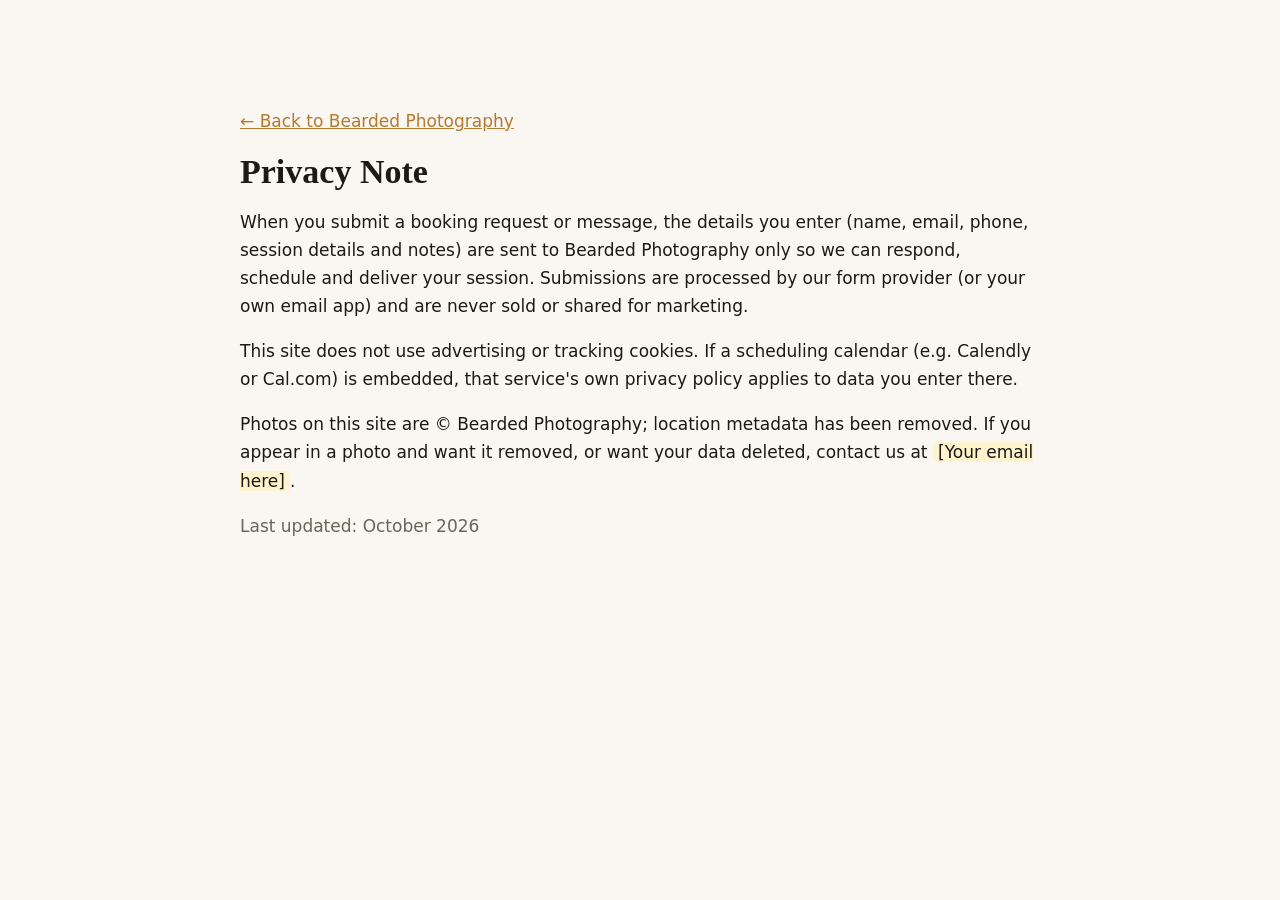
==== privacy.html @ fb167e38 "Build Bearded Photography website: portfolio, packages, booking wizard, contact, SEO" ====
<!DOCTYPE html><html lang="en"><head><meta charset="utf-8"><meta name="viewport" content="width=device-width, initial-scale=1"><title>Privacy Note | Bearded Photography</title><meta name="description" content="How Bearded Photography handles your information."><link rel="icon" href="favicon.svg" type="image/svg+xml"><link rel="stylesheet" href="styles.css"></head>
<body><main class="section wrap narrow"><p><a href="index.html">← Back to Bearded Photography</a></p><h1>Privacy Note</h1>
<p>When you submit a booking request or message, the details you enter (name, email, phone, session details and notes) are sent to Bearded Photography only so we can respond, schedule and deliver your session. Submissions are processed by our form provider (or your own email app) and are never sold or shared for marketing.</p>
<p>This site does not use advertising or tracking cookies. If a scheduling calendar (e.g. Calendly or Cal.com) is embedded, that service's own privacy policy applies to data you enter there.</p>
<p>Photos on this site are © Bearded Photography; location metadata has been removed. If you appear in a photo and want it removed, or want your data deleted, contact us at <span class="placeholder">[Your email here]</span>.</p>
<p class="muted">Last updated: October 2026</p></main></body></html>
---- styles.css ----
:root{--bg:#faf7f2;--ink:#1c1a17;--muted:#6b645b;--acc:#b7792f;--acc2:#d9a45b;--card:#fff;--alt:#f1ebe2;--r:14px;--f:"Inter",system-ui,-apple-system,Segoe UI,Roboto,sans-serif;--s:"Georgia","Times New Roman",serif}
*{box-sizing:border-box}html{scroll-behavior:smooth;scroll-padding-top:70px}
body{margin:0;font:17px/1.65 var(--f);color:var(--ink);background:var(--bg)}
img{max-width:100%;display:block}a{color:var(--acc)}
h1,h2,h3{font-family:var(--s);line-height:1.15;margin:.2em 0 .5em}h2{font-size:clamp(1.8rem,4vw,2.6rem)}
.wrap{width:min(1180px,92%);margin:auto}.narrow{width:min(800px,92%)}
.skip{position:absolute;left:-999px}.skip:focus{left:10px;top:10px;z-index:99;background:#fff;padding:8px}
:focus-visible{outline:3px solid var(--acc2);outline-offset:2px}
.btn{display:inline-block;background:var(--acc);color:#fff;border:2px solid var(--acc);padding:.8em 1.5em;border-radius:999px;text-decoration:none;font-weight:600;cursor:pointer;font:600 1rem var(--f);transition:.2s}
.btn:hover{background:#94601f;border-color:#94601f}.btn:disabled{opacity:.45;cursor:not-allowed}
.btn-ghost{background:transparent;color:inherit;border-color:currentColor}.btn-ghost:hover{background:rgba(0,0,0,.08);border-color:currentColor}
.btn-sm{padding:.5em 1.1em;font-size:.92rem}
.site-header{position:sticky;top:0;z-index:50;background:rgba(28,26,23,.92);backdrop-filter:blur(8px);color:#fff}
.nav{display:flex;align-items:center;justify-content:space-between;height:64px}
.brand{display:flex;gap:.5em;align-items:center;color:#fff;text-decoration:none;font:700 1.2rem var(--s)}.brand span{color:var(--acc2);font-weight:400}
#menu{display:flex;gap:1.4rem;align-items:center}#menu a{color:#eee;text-decoration:none}#menu a:hover{color:var(--acc2)}#menu .btn{color:#fff}
.menu-btn{display:none;background:none;border:0;padding:8px;cursor:pointer}.menu-btn span{display:block;width:24px;height:2px;background:#fff;margin:5px 0}
@media(max-width:860px){.menu-btn{display:block}#menu{display:none;position:absolute;top:64px;left:0;right:0;flex-direction:column;background:var(--ink);padding:1rem 0 1.5rem}#menu.open{display:flex}}
.hero{position:relative;min-height:88vh;display:grid;align-items:end;color:#fff;overflow:hidden}
.hero picture,.hero picture img{position:absolute;inset:0;width:100%;height:100%;object-fit:cover}
.hero::after{content:"";position:absolute;inset:0;background:linear-gradient(180deg,rgba(0,0,0,.15),rgba(0,0,0,.7))}
.hero-text{position:relative;z-index:1;padding-bottom:12vh}.hero h1{font-size:clamp(2.2rem,6vw,4.2rem);max-width:15em}
.lead{font-size:1.2rem;max-width:34em;opacity:.92}.cta{display:flex;gap:1rem;flex-wrap:wrap;margin-top:1.5rem}
.eyebrow{text-transform:uppercase;letter-spacing:.18em;font-size:.78rem;color:var(--acc);font-weight:700;margin:0}.hero .eyebrow{color:var(--acc2)}
.section{padding:90px 0}.alt{background:var(--alt)}.sec-head{text-align:center;max-width:680px;margin:0 auto 2.5rem}
.note,.muted{color:var(--muted)}.small{font-size:.85rem}.placeholder{background:#fff3cd;padding:0 .3em;border-radius:4px}
.filters{display:flex;flex-wrap:wrap;justify-content:center;gap:.5rem;margin-bottom:2rem}
.filters button{border:1px solid #cfc6b9;background:#fff;padding:.5em 1.1em;border-radius:999px;cursor:pointer;font:inherit}
.filters button.active{background:var(--ink);color:#fff;border-color:var(--ink)}
.gallery{display:grid;grid-template-columns:repeat(auto-fill,minmax(250px,1fr));grid-auto-rows:220px;grid-auto-flow:dense;gap:12px}
.tile{padding:0;border:0;border-radius:10px;overflow:hidden;cursor:zoom-in;background:#ddd}.tile.tall{grid-row:span 2}.tile.wide{grid-column:span 2}
@media(max-width:560px){.tile.wide{grid-column:span 1}}
.tile img{width:100%;height:100%;object-fit:cover;transition:transform .5s}.tile:hover img{transform:scale(1.05)}
.cards{display:grid;grid-template-columns:repeat(auto-fit,minmax(240px,1fr));gap:1.4rem}
.card{position:relative;background:var(--card);border-radius:var(--r);padding:2rem;box-shadow:0 8px 30px rgba(0,0,0,.06);display:flex;flex-direction:column}
.card ul{padding-left:1.1em;flex:1}.card .btn{align-self:flex-start}.featured{outline:2px solid var(--acc)}
.badge{position:absolute;top:-12px;right:20px;background:var(--acc);color:#fff;font-size:.75rem;padding:.25em .8em;border-radius:999px}
.price{font:700 1.5rem var(--s);color:var(--acc);margin:0}
.about{display:grid;grid-template-columns:1fr 1.3fr;gap:3rem;align-items:center}.about img{border-radius:var(--r);max-height:560px;width:100%;object-fit:cover}
@media(max-width:760px){.about{grid-template-columns:1fr}}
.quotes{display:grid;grid-template-columns:repeat(auto-fit,minmax(250px,1fr));gap:1.4rem}
blockquote{margin:0;background:#fff;padding:1.8rem;border-radius:var(--r);font-family:var(--s);font-size:1.1rem;border:2px dashed #e0c79f}cite{display:block;margin-top:1rem;font:600 .9rem var(--f);color:var(--muted)}
.booking,.confirm,.calembed{background:#fff;border-radius:var(--r);padding:clamp(1.2rem,4vw,2.5rem);box-shadow:0 8px 30px rgba(0,0,0,.07);max-width:820px;margin:auto}
.calembed{margin-top:2rem}.calembed iframe{width:100%;height:700px;border:0}
fieldset{border:0;padding:0;margin:0}legend{font:700 1.3rem var(--s);margin-bottom:1rem}
.steps{display:flex;list-style:none;padding:0;margin:0 0 2rem;gap:.4rem;counter-reset:s}
.steps li{flex:1;text-align:center;font-size:.82rem;color:var(--muted);border-top:4px solid #e7dfd3;padding-top:.4rem}.steps li.on{border-color:var(--acc);color:var(--ink);font-weight:600}
.options{display:grid;grid-template-columns:repeat(auto-fit,minmax(200px,1fr));gap:.8rem}
.opt input{position:absolute;opacity:0}.opt span{display:block;border:2px solid #e3dacd;border-radius:10px;padding:1rem;cursor:pointer}.opt small{display:block;color:var(--muted)}
.opt input:checked+span{border-color:var(--acc);background:#fbf3e8}.opt input:focus-visible+span{outline:3px solid var(--acc2)}
.cal-head{display:flex;justify-content:space-between;align-items:center;margin-bottom:.8rem}
.cal-nav{background:none;border:1px solid #ddd;border-radius:8px;width:40px;height:40px;font-size:1.3rem;cursor:pointer}
.cal-grid{display:grid;grid-template-columns:repeat(7,1fr);gap:6px}.dow{text-align:center;font-size:.75rem;color:var(--muted)}
.day{aspect-ratio:1;border:0;border-radius:8px;background:#f6efe4;font:600 1rem var(--f);cursor:pointer;color:var(--ink)}
.day:disabled{background:transparent;color:#bbb;cursor:default;font-weight:400}.day:not(:disabled):hover{background:#efdcc0}
.day.sel,.slot.sel{background:var(--acc);color:#fff}
.slots{display:grid;grid-template-columns:repeat(auto-fill,minmax(120px,1fr));gap:.6rem}
.slot{padding:.8rem;border:2px solid #e3dacd;border-radius:10px;background:#fff;font:600 1rem var(--f);cursor:pointer}.slot.sel{border-color:var(--acc)}
label{display:block;font-weight:600;font-size:.92rem;margin-bottom:1rem}
input,textarea{display:block;width:100%;margin-top:.35rem;padding:.75rem;border:1px solid #d6ccbe;border-radius:8px;font:inherit;background:#fffdfa}
.check{display:flex;gap:.6rem;align-items:flex-start;font-weight:400}.check input{width:auto;margin-top:.3rem}
.grid2{display:grid;grid-template-columns:1fr 1fr;gap:0 1rem}@media(max-width:600px){.grid2{grid-template-columns:1fr}}
.hp{position:absolute;left:-9999px}.summary{background:#fbf3e8;padding:1rem;border-radius:10px}
.nav-btns{display:flex;justify-content:space-between;gap:1rem;margin-top:1.5rem}.nav-btns #next,.nav-btns #submit{margin-left:auto}
.err{color:#a3341f;min-height:1em}.confirm{text-align:center}
details{background:#fff;border-radius:10px;margin-bottom:.8rem;padding:1rem 1.3rem}summary{cursor:pointer;font-weight:600}
.contact{display:grid;grid-template-columns:1fr 1.4fr;gap:3rem}.contact-list{list-style:none;padding:0;font-size:1.1rem}.contact-list li{margin-bottom:1rem}
@media(max-width:760px){.contact{grid-template-columns:1fr}}
.footer{background:var(--ink);color:#bbb;padding:2rem 0;font-size:.9rem}.foot{display:flex;flex-wrap:wrap;justify-content:space-between;gap:1rem}.foot nav{display:flex;gap:1.2rem}.foot a{color:#ddd}
.lightbox{position:fixed;inset:0;background:rgba(10,9,8,.95);z-index:100;display:flex;align-items:center;justify-content:center}.lightbox[hidden]{display:none}
.lightbox figure{margin:0;max-width:90vw;text-align:center;color:#ccc}.lightbox img{max-height:84vh;max-width:90vw;margin:auto}
.lightbox button{position:absolute;background:rgba(255,255,255,.1);color:#fff;border:0;font-size:2.2rem;width:54px;height:54px;border-radius:50%;cursor:pointer}
.lb-close{top:16px;right:16px}.lb-prev{left:16px}.lb-next{right:16px}
@media(prefers-reduced-motion:reduce){*{transition:none!important;scroll-behavior:auto!important}}
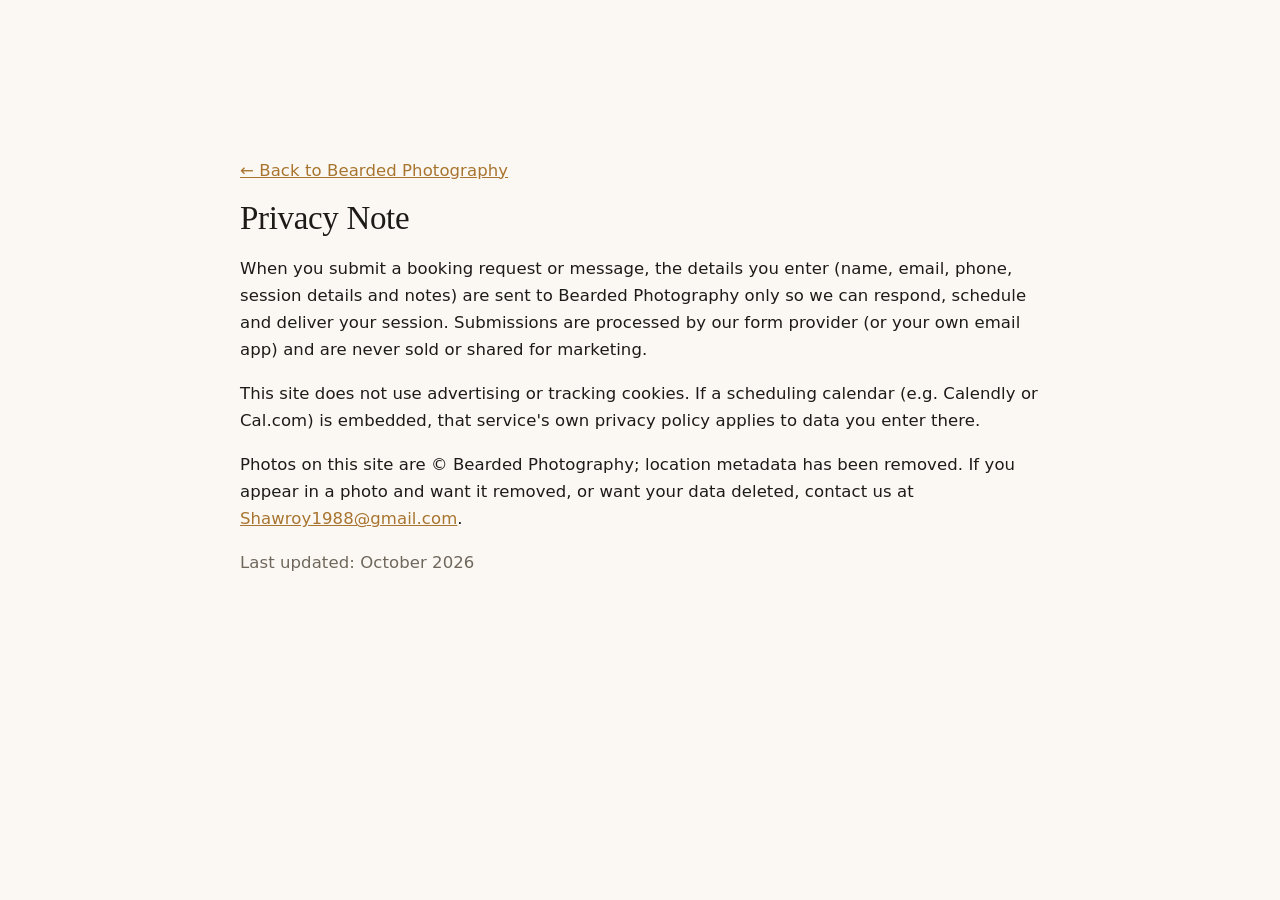
==== commit 9778f7cd: "v2: premium redesign, $50/30-min/5-photo package, business email, FormSubmit delivery" ====
--- a/privacy.html
+++ b/privacy.html
@@ -2,5 +2,5 @@
 <body><main class="section wrap narrow"><p><a href="index.html">← Back to Bearded Photography</a></p><h1>Privacy Note</h1>
 <p>When you submit a booking request or message, the details you enter (name, email, phone, session details and notes) are sent to Bearded Photography only so we can respond, schedule and deliver your session. Submissions are processed by our form provider (or your own email app) and are never sold or shared for marketing.</p>
 <p>This site does not use advertising or tracking cookies. If a scheduling calendar (e.g. Calendly or Cal.com) is embedded, that service's own privacy policy applies to data you enter there.</p>
-<p>Photos on this site are © Bearded Photography; location metadata has been removed. If you appear in a photo and want it removed, or want your data deleted, contact us at <span class="placeholder">[Your email here]</span>.</p>
+<p>Photos on this site are © Bearded Photography; location metadata has been removed. If you appear in a photo and want it removed, or want your data deleted, contact us at <a href="mailto:Shawroy1988@gmail.com">Shawroy1988@gmail.com</a>.</p>
 <p class="muted">Last updated: October 2026</p></main></body></html>
--- a/styles.css
+++ b/styles.css
@@ -1,4 +1,4 @@
-:root{--bg:#faf7f2;--ink:#1c1a17;--muted:#6b645b;--acc:#b7792f;--acc2:#d9a45b;--card:#fff;--alt:#f1ebe2;--r:14px;--f:"Inter",system-ui,-apple-system,Segoe UI,Roboto,sans-serif;--s:"Georgia","Times New Roman",serif}
+:root{--bg:#fbf8f3;--ink:#1d1b18;--deep:#14130f;--forest:#24302a;--muted:#6f675c;--acc:#a8742f;--acc2:#d6ac6a;--card:#fff;--alt:#f3ede3;--line:#e6dccd;--r:4px;--f:"Inter",system-ui,-apple-system,Segoe UI,Roboto,sans-serif;--s:"Cormorant Garamond","Georgia",serif}
 *{box-sizing:border-box}html{scroll-behavior:smooth;scroll-padding-top:70px}
 body{margin:0;font:17px/1.65 var(--f);color:var(--ink);background:var(--bg)}
 img{max-width:100%;display:block}a{color:var(--acc)}
@@ -72,3 +72,67 @@
 .lightbox button{position:absolute;background:rgba(255,255,255,.1);color:#fff;border:0;font-size:2.2rem;width:54px;height:54px;border-radius:50%;cursor:pointer}
 .lb-close{top:16px;right:16px}.lb-prev{left:16px}.lb-next{right:16px}
 @media(prefers-reduced-motion:reduce){*{transition:none!important;scroll-behavior:auto!important}}
+
+/* ===== v2 premium layer ===== */
+body{font-size:16.5px;letter-spacing:.005em}
+h1,h2,h3{font-weight:500;letter-spacing:-.01em}h2{font-size:clamp(2.2rem,4.6vw,3.4rem)}h3{font-size:1.6rem}
+h1 em,h2 em{font-style:italic;color:var(--acc2)}
+.section{padding:clamp(80px,11vw,140px) 0}.sec-head{margin-bottom:3.5rem}
+.eyebrow{font-weight:600;letter-spacing:.28em;font-size:.72rem}
+.btn{border-radius:2px;letter-spacing:.08em;text-transform:uppercase;font-size:.82rem;padding:1.1em 2em}
+.btn-sm{padding:.75em 1.3em;font-size:.74rem}
+.btn-outline{background:transparent;color:var(--ink);border-color:var(--ink)}.btn-outline:hover{background:var(--ink);color:#fff;border-color:var(--ink)}
+.site-header{background:transparent;backdrop-filter:none;transition:background .35s,box-shadow .35s;position:fixed;left:0;right:0}
+.site-header.scrolled{background:rgba(20,19,15,.94);backdrop-filter:blur(10px);box-shadow:0 1px 0 rgba(255,255,255,.06)}
+.nav{height:76px}#menu a{font-size:.88rem;letter-spacing:.04em}
+.bn{display:flex;flex-direction:column;line-height:1;font:600 1.45rem var(--s);color:#fff}.bn em{font:500 .62rem var(--f);letter-spacing:.38em;text-transform:uppercase;color:var(--acc2);font-style:normal;margin-top:4px}
+@media(max-width:860px){#menu{top:76px;background:var(--deep)}}
+.hero{min-height:100vh;align-items:center}.hero::after{background:linear-gradient(100deg,rgba(10,10,8,.82) 0%,rgba(10,10,8,.45) 55%,rgba(10,10,8,.25) 100%)}
+.hero-text{padding:120px 0 80px}.hero h1{font-size:clamp(3rem,8vw,6rem);line-height:1.02;font-weight:500}
+.hero .lead{font-size:1.15rem;max-width:32em;color:#e9e4da}
+.hero img{animation:kb 22s ease-out both}@keyframes kb{from{transform:scale(1.12)}to{transform:scale(1)}}
+.hero-text>*{animation:up 1s both}.hero-text>*:nth-child(2){animation-delay:.15s}.hero-text>*:nth-child(3){animation-delay:.3s}.hero-text>*:nth-child(4){animation-delay:.45s}
+@keyframes up{from{opacity:0;transform:translateY(24px)}to{opacity:1;transform:none}}
+.scroll-cue{position:absolute;bottom:28px;left:50%;z-index:2;width:26px;height:42px;border:2px solid rgba(255,255,255,.6);border-radius:14px;transform:translateX(-50%)}
+.scroll-cue span{position:absolute;left:50%;top:8px;width:4px;height:8px;margin-left:-2px;background:#fff;border-radius:2px;animation:cue 1.8s infinite}@keyframes cue{to{opacity:0;transform:translateY(14px)}}
+.trust{background:var(--deep);color:#f1ece3;border-top:1px solid rgba(255,255,255,.06)}
+.trust ul{list-style:none;display:grid;grid-template-columns:repeat(4,1fr);margin:auto;padding:2.2rem 0}
+.trust li{text-align:center;padding:0 1rem;border-left:1px solid rgba(255,255,255,.12)}.trust li:first-child{border:0}
+.trust strong{display:block;font:500 1.3rem var(--s);color:var(--acc2)}.trust span{font-size:.78rem;letter-spacing:.14em;text-transform:uppercase;opacity:.75}
+@media(max-width:760px){.trust ul{grid-template-columns:1fr 1fr;gap:1.6rem 0}.trust li:nth-child(3){border:0}}
+.filters button{border-radius:0;border:0;border-bottom:2px solid transparent;background:none;letter-spacing:.12em;text-transform:uppercase;font-size:.78rem;padding:.6em 1em}
+.filters button.active{background:none;color:var(--ink);border-color:var(--acc)}
+.gallery{gap:14px;grid-auto-rows:240px}.tile{border-radius:2px;position:relative}
+.tile::after{content:"";position:absolute;inset:0;background:linear-gradient(transparent 60%,rgba(0,0,0,.35));opacity:0;transition:.4s}.tile:hover::after{opacity:1}
+.tile img{transition:transform .9s cubic-bezier(.2,.7,.2,1)}
+.dark{background:var(--forest);color:#efe9df}.dark .muted,.dark p{color:#d7d0c4}.dark .eyebrow{color:var(--acc2)}
+.package{display:grid;grid-template-columns:1fr 1.25fr;background:#1b241f;border:1px solid rgba(214,172,106,.35)}
+.pkg-main{padding:clamp(2rem,5vw,3.5rem);border-right:1px solid rgba(214,172,106,.25)}
+.pkg-price{font:500 6rem/1 var(--s);color:#fff;margin:.3em 0}.pkg-price span{font-size:.45em;vertical-align:top;color:var(--acc2)}
+.pkg-list{list-style:none;padding:0;margin:0 0 2rem}.pkg-list li{padding:.65rem 0 .65rem 1.8rem;border-bottom:1px solid rgba(255,255,255,.08);position:relative}
+.pkg-list li::before{content:"";position:absolute;left:0;top:1.15rem;width:12px;height:1px;background:var(--acc2)}
+.pkg-types{padding:clamp(1.5rem,4vw,2.5rem);display:grid;grid-template-columns:1fr 1fr;gap:12px;align-content:center}
+.pkg-sub{grid-column:1/-1;margin:0 0 .4rem;letter-spacing:.2em;text-transform:uppercase;font-size:.72rem}
+.type{position:relative;display:block;aspect-ratio:4/3;overflow:hidden;color:#fff;text-decoration:none}
+.type img{width:100%;height:100%;object-fit:cover;transition:transform .8s}.type:hover img{transform:scale(1.07)}
+.type span{position:absolute;inset:auto 0 0 0;padding:.8rem 1rem;font:500 1.35rem var(--s);background:linear-gradient(transparent,rgba(0,0,0,.7))}
+@media(max-width:820px){.package{grid-template-columns:1fr}.pkg-main{border-right:0;border-bottom:1px solid rgba(214,172,106,.25)}}
+.process{list-style:none;padding:0;display:grid;grid-template-columns:repeat(4,1fr);gap:2rem;counter-reset:p}
+.process li{border-top:1px solid var(--line);padding-top:1.6rem}.num{font:500 2.8rem var(--s);color:var(--acc)}
+@media(max-width:900px){.process{grid-template-columns:1fr 1fr}}@media(max-width:520px){.process{grid-template-columns:1fr}}
+.about{gap:clamp(2rem,6vw,5rem)}.about-img{position:relative;padding:0 12% 12% 0}.about-img img{border-radius:2px}
+.about-img .inset{position:absolute;right:0;bottom:0;width:55%;height:45%;object-fit:cover;border:8px solid var(--alt)}
+blockquote{border:1px solid var(--line);border-radius:2px;font-size:1.3rem;font-style:italic}
+.booking,.confirm,.calembed{border-radius:2px;box-shadow:0 30px 60px -30px rgba(40,30,15,.25);border:1px solid var(--line)}
+.opt span,.slot,.day,input,textarea{border-radius:3px}.steps li.on{border-color:var(--acc)}
+details{border-radius:0;background:none;border-bottom:1px solid var(--line);padding:1.3rem 0}summary{font:500 1.35rem var(--s);list-style:none;display:flex;justify-content:space-between}
+summary::-webkit-details-marker{display:none}summary::after{content:"+";color:var(--acc);font-size:1.6rem;line-height:1}details[open] summary::after{content:"–"}
+.dark .contact-list strong{display:block;font-size:.7rem;letter-spacing:.24em;text-transform:uppercase;color:var(--acc2)}.dark a{color:#fff}
+.dark .placeholder{color:#3a2c12}
+.contact-form{background:#fbf8f3;color:var(--ink);padding:clamp(1.5rem,4vw,2.5rem)}.contact-form .err{color:#a3341f}
+.footer{background:var(--deep);padding:4rem 0 1.5rem}.foot{align-items:flex-start}.foot p{margin-top:1rem;line-height:1.8}.foot nav{flex-direction:column;gap:.5rem}
+.copy{border-top:1px solid rgba(255,255,255,.08);margin-top:2.5rem;padding-top:1.5rem;font-size:.8rem;opacity:.7}
+.reveal{opacity:0;transform:translateY(28px);transition:opacity .9s ease,transform .9s cubic-bezier(.2,.7,.2,1)}.reveal.in{opacity:1;transform:none}
+@media(prefers-reduced-motion:reduce){.reveal{opacity:1;transform:none}.hero img,.hero-text>*,.scroll-cue span{animation:none}}
+.opt{position:relative;margin:0}.opt input{width:1px;height:1px;margin:0;top:0;left:0}html,body{overflow-x:clip}
+[hidden]{display:none!important}
